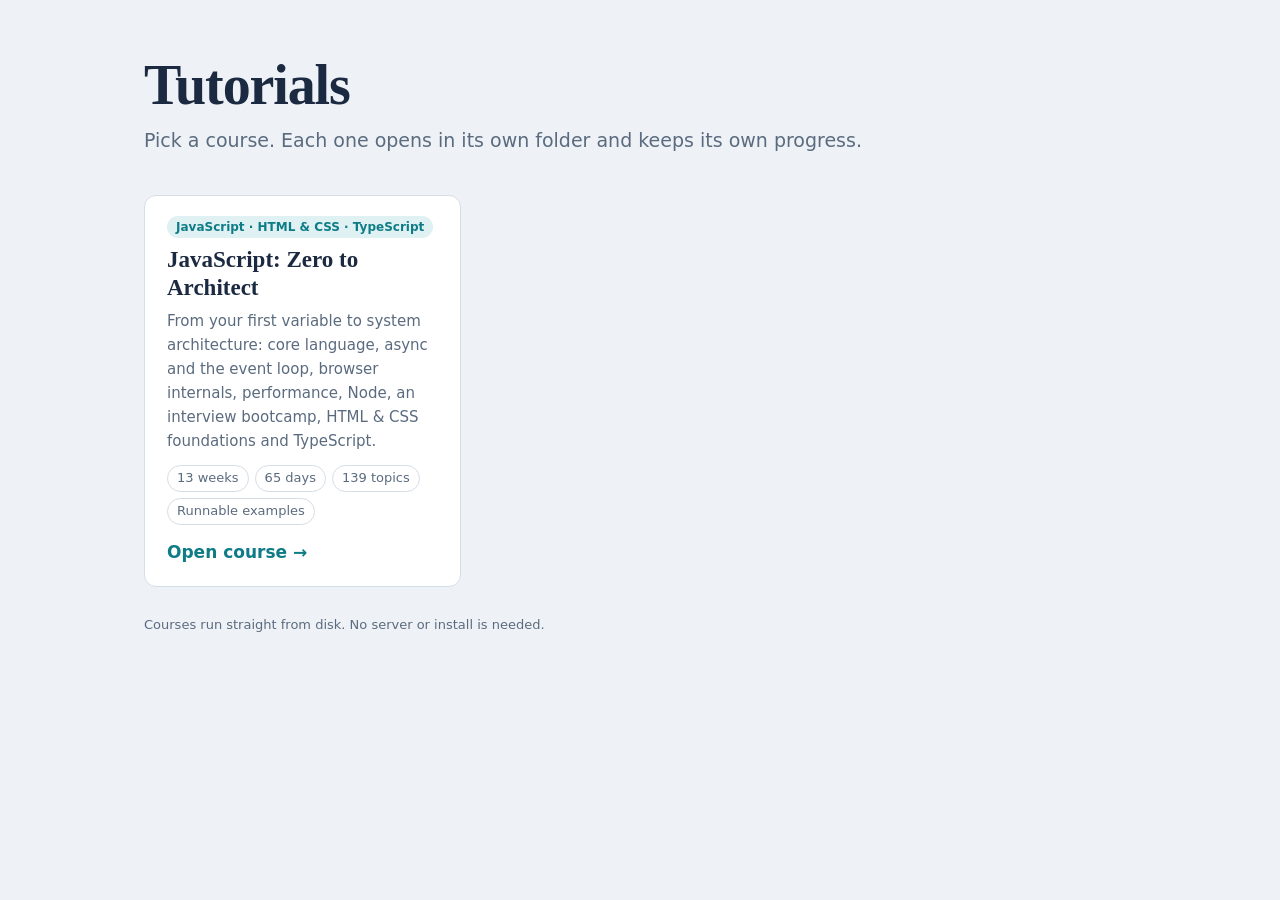
==== index.html @ cd0f4f2d "Refactor code structure for improved readability and maintainability" ====
<!DOCTYPE html>
<html lang="en">
<head>
<meta charset="utf-8">
<meta name="viewport" content="width=device-width,initial-scale=1">
<title>Tutorials</title>
<link rel="stylesheet" href="hub.css">
</head>
<body>
<header class="hub-head">
  <h1>Tutorials</h1>
  <p>Pick a course. Each one opens in its own folder and keeps its own progress.</p>
</header>

<main class="hub-grid">
  <!--
    One card per tutorial folder. To add a course, copy a card and change:
      href  → <folder>/index.html   (the explicit index.html is needed when opened from disk)
      tag, title, description, facts
  -->
  <a class="card" href="js-course/index.html">
    <span class="tag">JavaScript · HTML &amp; CSS · TypeScript</span>
    <h2>JavaScript: Zero to Architect</h2>
    <p>From your first variable to system architecture: core language, async and the event loop, browser internals, performance, Node, an interview bootcamp, HTML &amp; CSS foundations and TypeScript.</p>
    <ul class="facts">
      <li>13 weeks</li><li>65 days</li><li>139 topics</li><li>Runnable examples</li>
    </ul>
    <span class="go">Open course →</span>
  </a>
</main>

<footer class="hub-foot">Courses run straight from disk. No server or install is needed.</footer>
</body>
</html>
---- hub.css ----
/* Master tutorial index. Colors match js-course so moving between them feels seamless. */
:root{--bg:#eef2f6;--card:#fff;--ink:#1b2a41;--muted:#5b6b7f;--line:#d5dde6;--accent:#0e7c86;--accent-soft:#dff1f2}
@media (prefers-color-scheme:dark){:root{--bg:#0e151d;--card:#16212d;--ink:#e6edf5;--muted:#93a4b8;--line:#263445;--accent:#4fd1c5;--accent-soft:#12303a}}
*{box-sizing:border-box}
body{margin:0;background:var(--bg);color:var(--ink);font:17px/1.6 system-ui,-apple-system,"Segoe UI",Roboto,sans-serif}
:focus-visible{outline:3px solid var(--accent);outline-offset:2px}
.hub-head,.hub-grid,.hub-foot{max-width:1040px;margin:0 auto;padding:0 24px}
.hub-head{padding-top:56px;padding-bottom:12px}
.hub-head h1{font:700 clamp(34px,6vw,56px)/1.05 Charter,"Iowan Old Style",Georgia,serif;margin:0 0 10px;letter-spacing:-.02em}
.hub-head p{margin:0;color:var(--muted);font-size:19px}
.hub-grid{display:grid;grid-template-columns:repeat(auto-fill,minmax(300px,1fr));gap:20px;padding-top:28px;padding-bottom:28px}
.card{display:flex;flex-direction:column;gap:8px;background:var(--card);border:1px solid var(--line);border-radius:12px;padding:20px 22px;color:inherit;text-decoration:none;transition:border-color .15s,transform .15s}
.card:hover{border-color:var(--accent);transform:translateY(-2px)}
.card h2{margin:0;font:700 23px/1.2 Charter,"Iowan Old Style",Georgia,serif}
.card p{margin:0;color:var(--muted);font-size:15px}
.tag{align-self:flex-start;font:600 12px/1 system-ui,sans-serif;color:var(--accent);background:var(--accent-soft);padding:5px 9px;border-radius:99px}
.facts{display:flex;flex-wrap:wrap;gap:6px;list-style:none;margin:4px 0 0;padding:0;font-size:13px}
.facts li{border:1px solid var(--line);border-radius:99px;padding:2px 9px;color:var(--muted)}
.go{margin-top:auto;padding-top:6px;font-weight:700;color:var(--accent)}
.hub-foot{color:var(--muted);font-size:13px;padding-bottom:40px}
@media (prefers-reduced-motion:reduce){.card{transition:none}.card:hover{transform:none}}
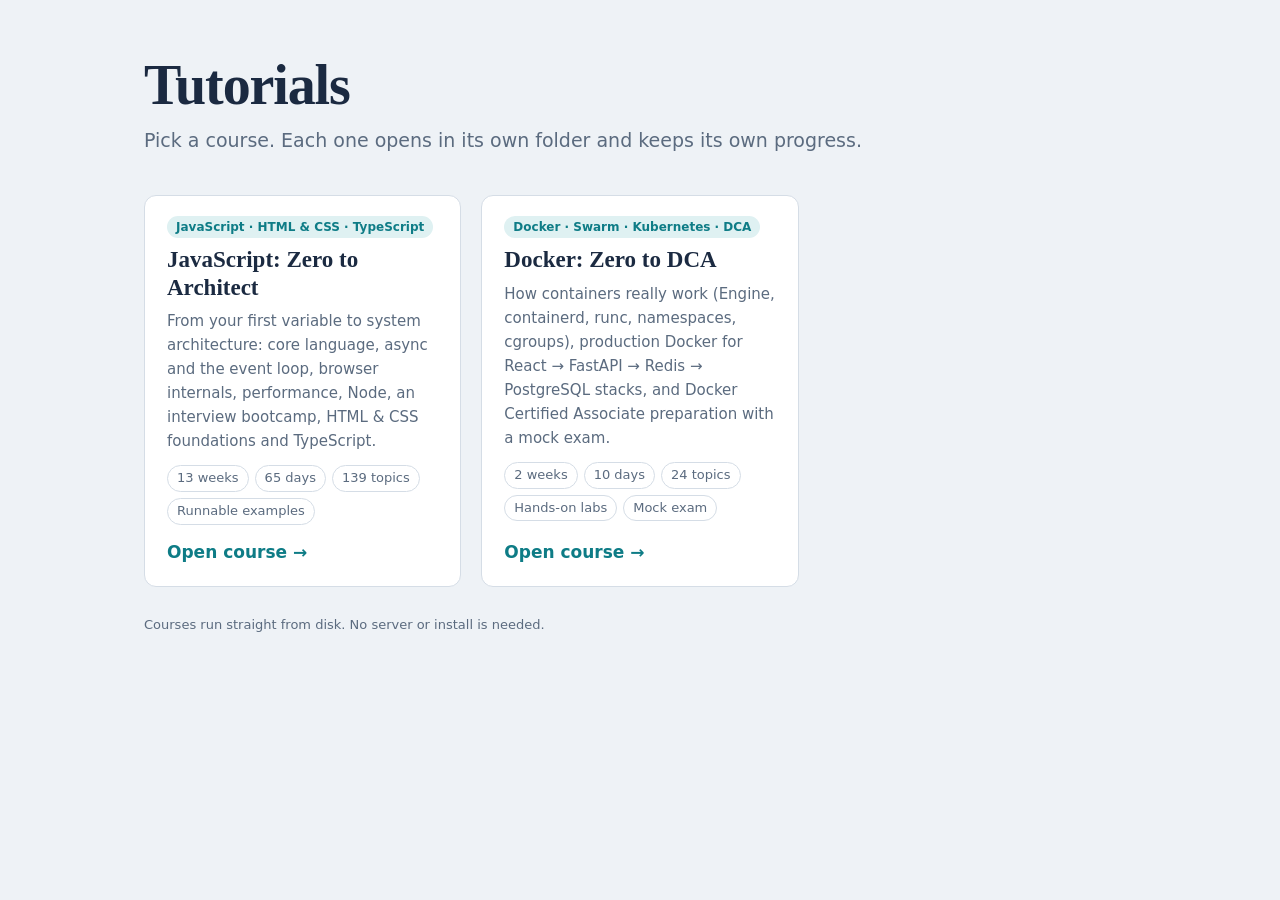
==== commit b2fa5411: "Add Docker course page and link to main index - Created a new HTML file for the "Docker: Zero to DCA" ====
--- a/index.html
+++ b/index.html
@@ -27,6 +27,16 @@
     </ul>
     <span class="go">Open course →</span>
   </a>
+
+  <a class="card" href="docker-course/index.html">
+    <span class="tag">Docker · Swarm · Kubernetes · DCA</span>
+    <h2>Docker: Zero to DCA</h2>
+    <p>How containers really work (Engine, containerd, runc, namespaces, cgroups), production Docker for React → FastAPI → Redis → PostgreSQL stacks, and Docker Certified Associate preparation with a mock exam.</p>
+    <ul class="facts">
+      <li>2 weeks</li><li>10 days</li><li>24 topics</li><li>Hands-on labs</li><li>Mock exam</li>
+    </ul>
+    <span class="go">Open course →</span>
+  </a>
 </main>
 
 <footer class="hub-foot">Courses run straight from disk. No server or install is needed.</footer>
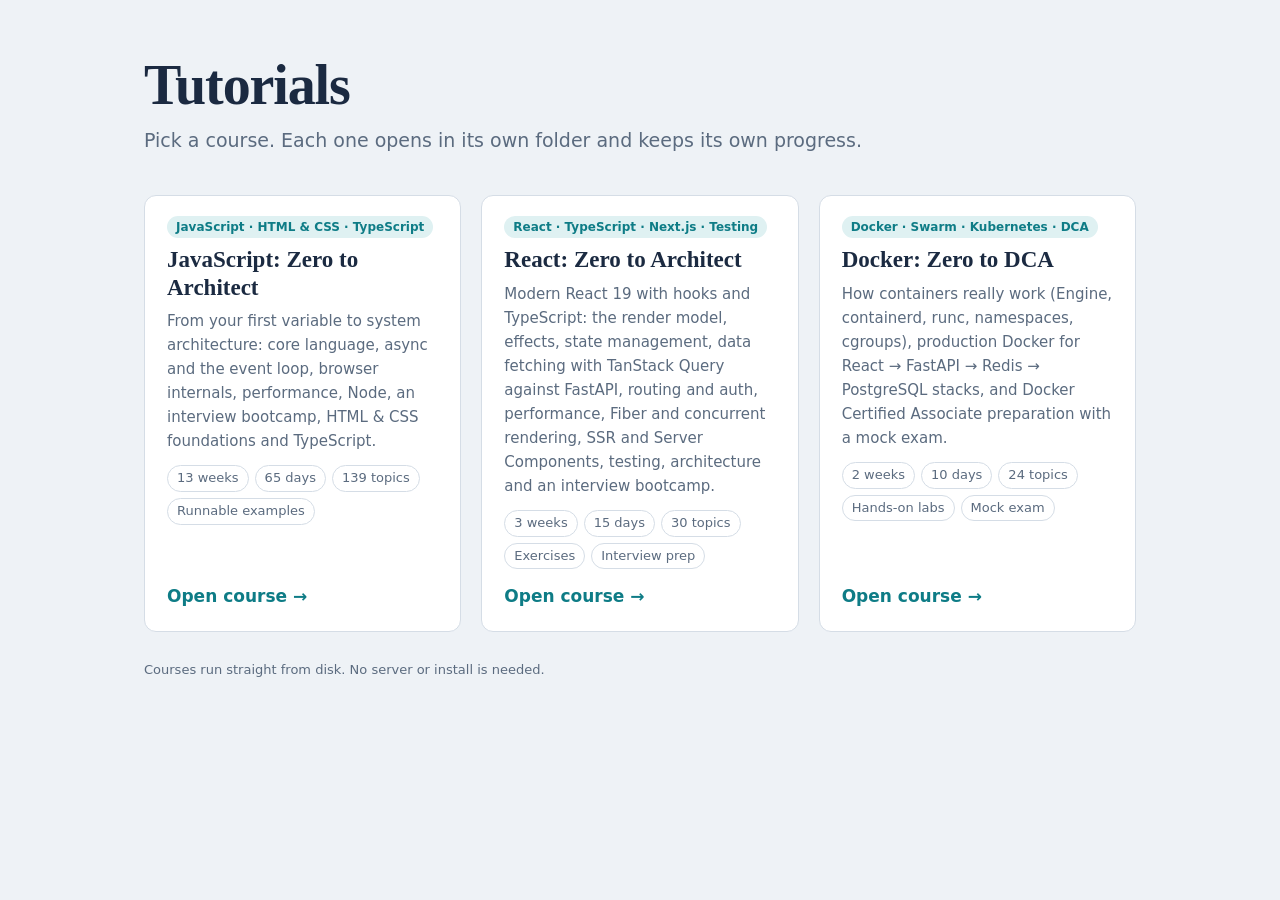
==== commit a9d7856e: "Add initial HTML structure for React course with navigation, main content, and templates" ====
--- a/index.html
+++ b/index.html
@@ -28,6 +28,16 @@
     <span class="go">Open course →</span>
   </a>
 
+  <a class="card" href="react-course/index.html">
+    <span class="tag">React · TypeScript · Next.js · Testing</span>
+    <h2>React: Zero to Architect</h2>
+    <p>Modern React 19 with hooks and TypeScript: the render model, effects, state management, data fetching with TanStack Query against FastAPI, routing and auth, performance, Fiber and concurrent rendering, SSR and Server Components, testing, architecture and an interview bootcamp.</p>
+    <ul class="facts">
+      <li>3 weeks</li><li>15 days</li><li>30 topics</li><li>Exercises</li><li>Interview prep</li>
+    </ul>
+    <span class="go">Open course →</span>
+  </a>
+
   <a class="card" href="docker-course/index.html">
     <span class="tag">Docker · Swarm · Kubernetes · DCA</span>
     <h2>Docker: Zero to DCA</h2>
